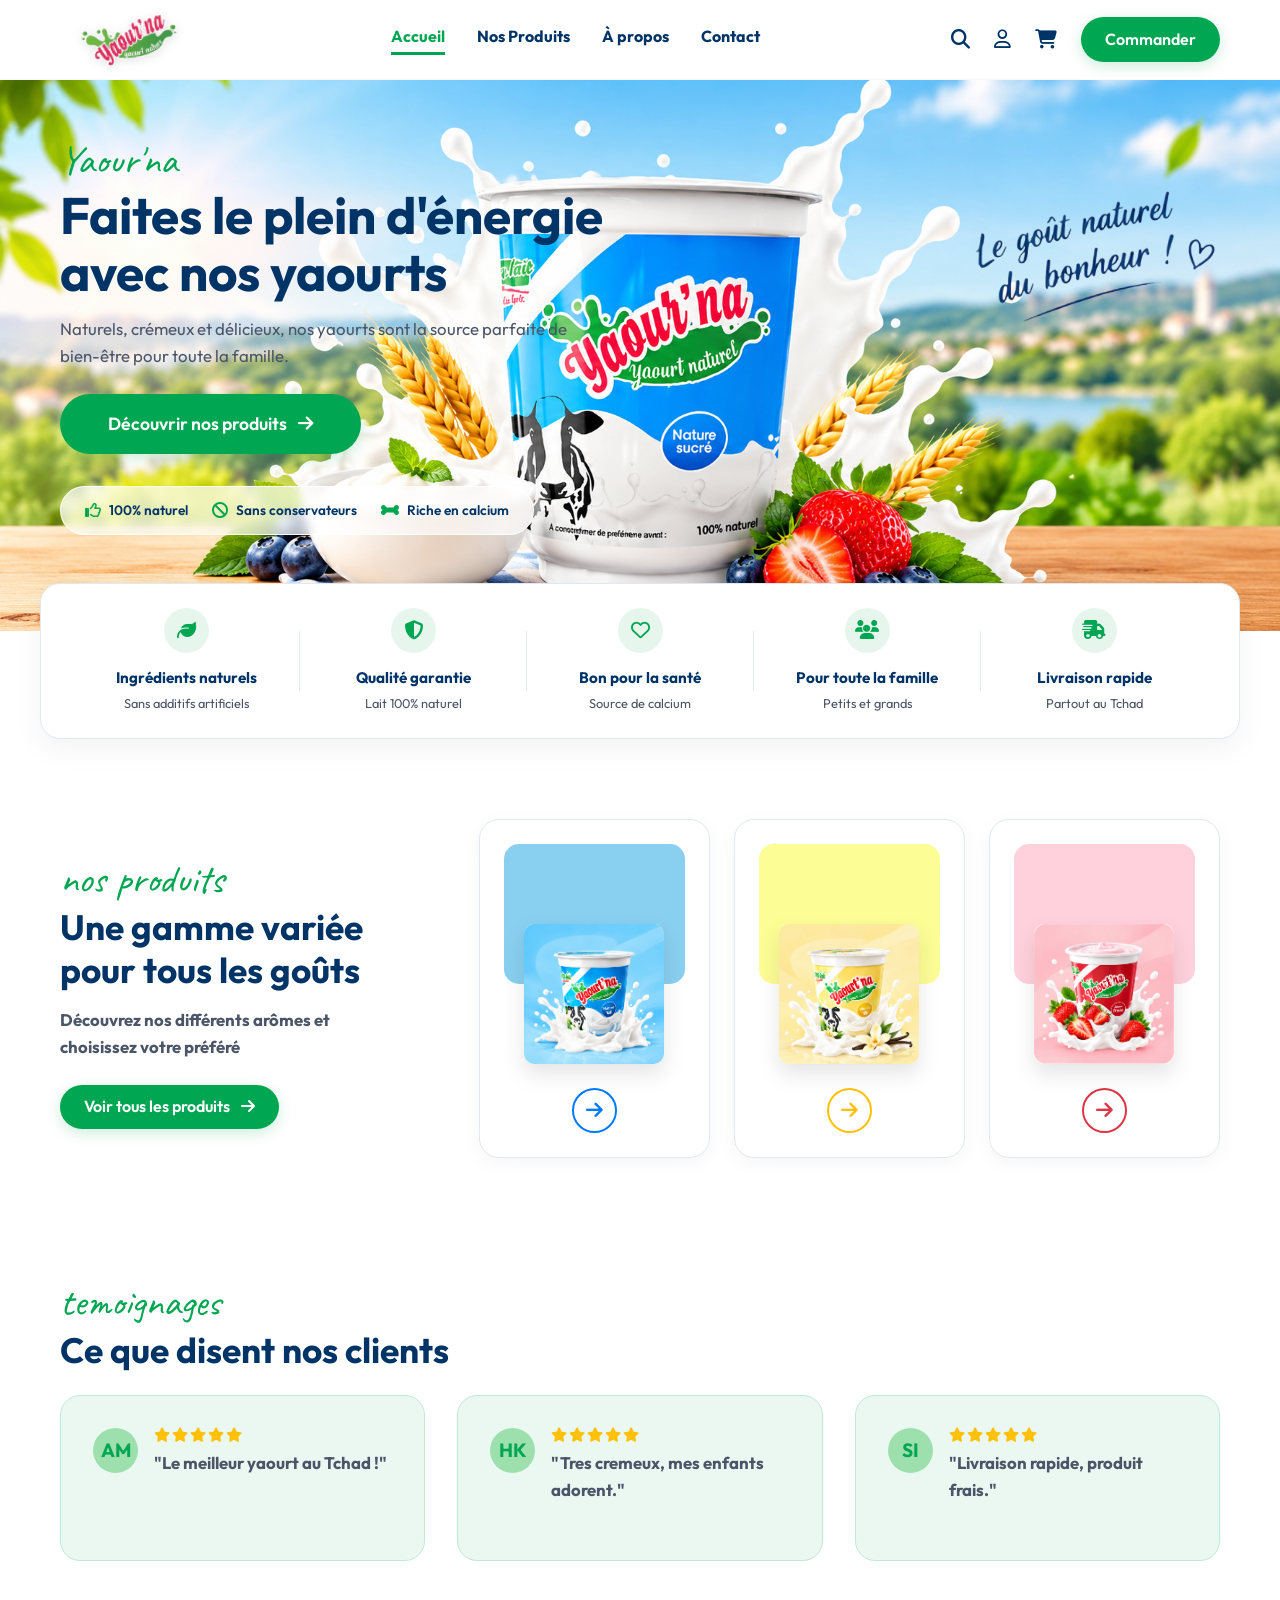
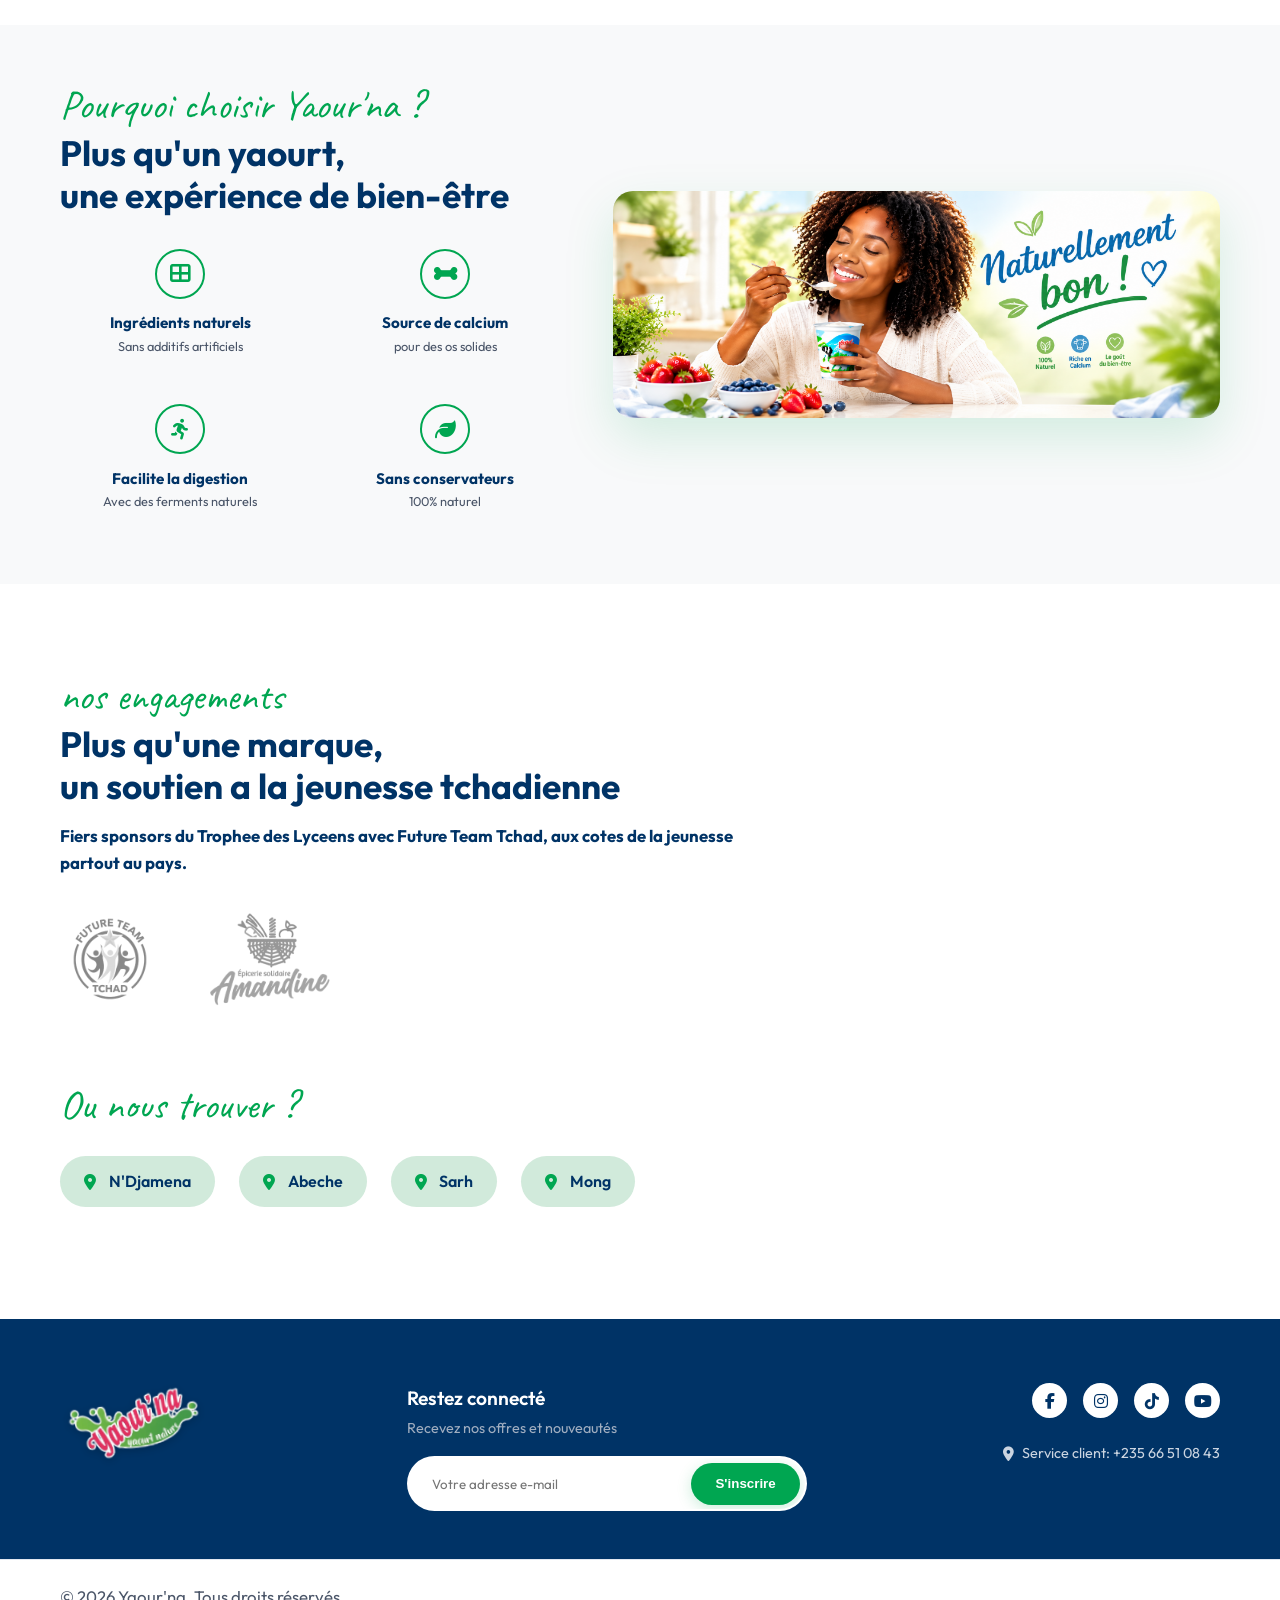
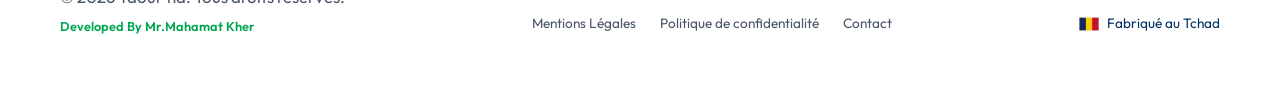
==== index.html @ a30cf910 "Add A propos page" ====
<!DOCTYPE html>
<html lang="fr">
<head>
    <meta charset="UTF-8">
    <meta name="viewport" content="width=device-width, initial-scale=1.0">
    <title>Yaour'na - Yaourt Naturel</title>
    <link rel="stylesheet" href="styles.css">
    <!-- Fonts -->
    <link rel="preconnect" href="https://fonts.googleapis.com">
    <link rel="preconnect" href="https://fonts.gstatic.com" crossorigin>
    <link href="https://fonts.googleapis.com/css2?family=Caveat:wght@700&family=Outfit:wght@400;600;700&display=swap" rel="stylesheet">
    <!-- FontAwesome -->
    <link rel="stylesheet" href="https://cdnjs.cloudflare.com/ajax/libs/font-awesome/6.4.0/css/all.min.css">
</head>
<body>
    <!-- Navbar -->
    <header class="navbar reveal-nav">
        <div class="container navbar-container">
            <div class="logo">
                <img src="images/logo_yaourt_na_transparent.png" alt="Yaour'na Logo" class="brand-logo">
            </div>
            <nav class="nav-links">
                <a href="index.html" class="active">Accueil</a>
                <a href="produits.html">Nos Produits</a>
                <a href="apropos.html">À propos</a>
                <a href="#">Contact</a>
            </nav>
            <div class="nav-actions">
                <button aria-label="Recherche" style="background:none;border:none;"><i class="fa-solid fa-search"></i></button>
                <button aria-label="Profil" style="background:none;border:none;"><i class="fa-regular fa-user"></i></button>
                <button aria-label="Panier" style="background:none;border:none;"><i class="fa-solid fa-cart-shopping"></i></button>
                <a href="#" class="btn btn-primary btn-round">Commander</a>
                <button aria-label="Menu mobile" class="mobile-menu-toggle" style="background:none;border:none;"><i class="fa-solid fa-bars"></i></button>
            </div>
        </div>
    </header>

    <main>
        <!-- Hero Section -->
        <section class="hero">
            <div class="container hero-content">
                <div class="hero-text">
                    <span class="cursive-title reveal-hero">Yaour'na</span>
                    <h1 class="reveal-hero">Faites le plein d'énergie avec nos yaourts</h1>
                    <p class="reveal-hero">Naturels, crémeux et délicieux, nos yaourts sont la source parfaite de bien-être pour toute la famille.</p>
                    <a href="#" class="btn btn-primary btn-large reveal-hero">Découvrir nos produits <i class="fa-solid fa-arrow-right" style="margin-left: 8px;"></i></a>
                    
                    <div class="hero-badges reveal-hero" style="transition-delay: 0.6s;">
                        <span class="badge-item"><i class="fa-regular fa-thumbs-up"></i> 100% naturel</span>
                        <span class="badge-item"><i class="fa-solid fa-ban"></i> Sans conservateurs</span>
                        <span class="badge-item"><i class="fa-solid fa-bone"></i> Riche en calcium</span>
                    </div>
                </div>
                <div class="hero-image reveal-hero">
                    <img src="images/text_slogan_bonheur.png" alt="Le gout naturel du bonheur" class="floating-text" style="width: 250px;">
                </div>
            </div>
        </section>

        <!-- Features Bar -->
        <div class="features-bar container">
            <div class="feature-item reveal delay-100">
                <div class="feature-icon"><i class="fa-solid fa-leaf"></i></div>
                <div class="feature-text">
                    <h4>Ingrédients naturels</h4>
                    <p>Sans additifs artificiels</p>
                </div>
            </div>
            <div class="feature-divider reveal delay-200"></div>
            <div class="feature-item reveal delay-200">
                <div class="feature-icon"><i class="fa-solid fa-shield-halved"></i></div>
                <div class="feature-text">
                    <h4>Qualité garantie</h4>
                    <p>Lait 100% naturel</p>
                </div>
            </div>
            <div class="feature-divider reveal delay-300"></div>
            <div class="feature-item reveal delay-300">
                <div class="feature-icon"><i class="fa-regular fa-heart"></i></div>
                <div class="feature-text">
                    <h4>Bon pour la santé</h4>
                    <p>Source de calcium</p>
                </div>
            </div>
            <div class="feature-divider reveal delay-400"></div>
            <div class="feature-item reveal delay-400">
                <div class="feature-icon"><i class="fa-solid fa-users"></i></div>
                <div class="feature-text">
                    <h4>Pour toute la famille</h4>
                    <p>Petits et grands</p>
                </div>
            </div>
            <div class="feature-divider reveal delay-500"></div>
            <div class="feature-item reveal delay-500">
                <div class="feature-icon"><i class="fa-solid fa-truck-fast"></i></div>
                <div class="feature-text">
                    <h4>Livraison rapide</h4>
                    <p>Partout au Tchad</p>
                </div>
            </div>
        </div>

        <!-- Products Section -->
        <section class="products container">
            <div class="products-intro reveal">
                <span class="cursive-title">nos produits</span>
                <h2>Une gamme variée<br>pour tous les goûts</h2>
                <p><strong>Découvrez nos différents arômes et<br>choisissez votre préféré</strong></p>
                <a href="#" class="btn btn-primary">Voir tous les produits <i class="fa-solid fa-arrow-right" style="margin-left: 8px;"></i></a>
            </div>
            <div class="products-grid">
                <div class="product-card reveal delay-100">
                    <div class="product-img-bg blue-bg"></div>
                    <img src="images/yaourt_nature_splash.png" alt="Nature" class="product-img">
                    <button class="round-btn blue-btn"><i class="fa-solid fa-arrow-right"></i></button>
                </div>
                <div class="product-card reveal delay-200">
                    <div class="product-img-bg yellow-bg"></div>
                    <img src="images/yaourt_vanille_splash.png" alt="Vanille" class="product-img">
                    <button class="round-btn yellow-btn"><i class="fa-solid fa-arrow-right"></i></button>
                </div>
                <div class="product-card reveal delay-300">
                    <div class="product-img-bg pink-bg"></div>
                    <img src="images/yaourt_fraise_splash.png" alt="Fraise" class="product-img">
                    <button class="round-btn red-btn"><i class="fa-solid fa-arrow-right"></i></button>
                </div>
            </div>
        </section>

        <!-- Testimonials Section -->
        <section class="testimonials container">
            <span class="cursive-title reveal">temoignages</span>
            <h2 class="reveal">Ce que disent nos clients</h2>
            <div class="testimonials-grid">
                <div class="testimonial-card reveal delay-100">
                    <div class="avatar green-avatar">AM</div>
                    <div class="testimonial-content">
                        <div class="stars">
                            <i class="fa-solid fa-star"></i><i class="fa-solid fa-star"></i><i class="fa-solid fa-star"></i><i class="fa-solid fa-star"></i><i class="fa-solid fa-star"></i>
                        </div>
                        <p><strong>"Le meilleur yaourt au Tchad !"</strong></p>
                    </div>
                </div>
                <div class="testimonial-card reveal delay-200">
                    <div class="avatar green-avatar">HK</div>
                    <div class="testimonial-content">
                        <div class="stars">
                            <i class="fa-solid fa-star"></i><i class="fa-solid fa-star"></i><i class="fa-solid fa-star"></i><i class="fa-solid fa-star"></i><i class="fa-solid fa-star"></i>
                        </div>
                        <p><strong>"Tres cremeux, mes enfants<br>adorent."</strong></p>
                    </div>
                </div>
                <div class="testimonial-card reveal delay-300">
                    <div class="avatar green-avatar">SI</div>
                    <div class="testimonial-content">
                        <div class="stars">
                            <i class="fa-solid fa-star"></i><i class="fa-solid fa-star"></i><i class="fa-solid fa-star"></i><i class="fa-solid fa-star"></i><i class="fa-solid fa-star"></i>
                        </div>
                        <p><strong>"Livraison rapide, produit frais."</strong></p>
                    </div>
                </div>
            </div>
        </section>

        <!-- Why Choose Us -->
        <section class="why-us">
            <div class="container why-us-wrapper">
                <div class="why-us-content">
                    <span class="cursive-title reveal">Pourquoi choisir Yaour'na ?</span>
                    <h2 class="reveal delay-100">Plus qu'un yaourt,<br>une expérience de bien-être</h2>
                    <div class="benefits-grid">
                        <div class="benefit-item reveal delay-100">
                            <div class="benefit-icon"><i class="fa-solid fa-table-cells-large"></i></div>
                            <h5>Ingrédients naturels</h5>
                            <p>Sans additifs artificiels</p>
                        </div>
                        <div class="benefit-item reveal delay-200">
                            <div class="benefit-icon"><i class="fa-solid fa-bone"></i></div>
                            <h5>Source de calcium</h5>
                            <p>pour des os solides</p>
                        </div>
                        <div class="benefit-item reveal delay-300">
                            <div class="benefit-icon"><i class="fa-solid fa-person-running"></i></div>
                            <h5>Facilite la digestion</h5>
                            <p>Avec des ferments naturels</p>
                        </div>
                        <div class="benefit-item reveal delay-400">
                            <div class="benefit-icon"><i class="fa-solid fa-leaf"></i></div>
                            <h5>Sans conservateurs</h5>
                            <p>100% naturel</p>
                        </div>
                    </div>
                </div>
                <div class="why-us-image reveal delay-300">
                    <img src="images/woman_eating_yogurt.png" alt="Woman eating yogurt" class="why-us-img">
                </div>
            </div>
        </section>

        <!-- Commitments Section -->
        <section class="commitments container">
            <span class="cursive-title reveal">nos engagements</span>
            <h2 class="reveal delay-100">Plus qu'une marque,<br>un soutien a la jeunesse tchadienne</h2>
            <p class="reveal delay-200"><strong>Fiers sponsors du Trophee des Lyceens avec Future Team Tchad, aux cotes de la jeunesse partout au pays.</strong></p>
            <div class="sponsors reveal delay-300">
                <img src="images/logo_future_team_transparent.png" alt="Future Team Tchad" style="height: 100px;">
                <img src="images/logo_amandine_transparent.png" alt="Amandine Epicerie Solidaire" style="height: 100px;">
            </div>
        </section>

        <!-- Locations -->
        <section class="locations container">
            <span class="cursive-title reveal">Ou nous trouver ?</span>
            <div class="locations-flex">
                <div class="location-pill reveal delay-100"><i class="fa-solid fa-location-dot"></i> N'Djamena</div>
                <div class="location-pill reveal delay-200"><i class="fa-solid fa-location-dot"></i> Abeche</div>
                <div class="location-pill reveal delay-300"><i class="fa-solid fa-location-dot"></i> Sarh</div>
                <div class="location-pill reveal delay-400"><i class="fa-solid fa-location-dot"></i> Mong</div>
            </div>
        </section>
    </main>

    <!-- Footer Section -->
    <footer class="footer">
        <div class="container footer-top">
            <div class="footer-logo">
                <img src="images/logo_yaourt_na_transparent.png" alt="Yaour'na Logo" style="width: 150px; filter: drop-shadow(0 2px 5px rgba(0,0,0,0.2));">
            </div>
            <div class="footer-newsletter">
                <h4>Restez connecté</h4>
                <p>Recevez nos offres et nouveautés</p>
                <form class="newsletter-form">
                    <label for="newsletter-email" style="display:none;">Votre adresse e-mail</label>
                    <input type="email" id="newsletter-email" placeholder="Votre adresse e-mail" aria-label="Votre adresse e-mail" required>
                    <button type="submit" class="btn btn-primary">S'inscrire</button>
                </form>
            </div>
            <div class="footer-social">
                <div class="social-icons">
                    <i class="fa-brands fa-facebook-f"></i>
                    <i class="fa-brands fa-instagram"></i>
                    <i class="fa-brands fa-tiktok"></i>
                    <i class="fa-brands fa-youtube"></i>
                </div>
                <div class="service-client">
                    <i class="fa-solid fa-location-dot"></i> Service client: +235 66 51 08 43
                </div>
            </div>
        </div>
        <div class="footer-bottom">
            <div class="container footer-bottom-flex">
                <p>&copy; 2026 Yaour'na. Tous droits réservés.<br><span style="font-size: 0.8rem; color: var(--primary-green); font-weight: 600; margin-top: 5px; display: inline-block;">Developed By Mr.Mahamat Kher</span></p>
                <div class="footer-links">
                    <a href="#">Mentions Légales</a>
                    <a href="#">Politique de confidentialité</a>
                    <a href="#">Contact</a>
                </div>
                <div class="footer-country">
                    <img src="images/icon_flag.png" alt="Tchad" style="width: 20px;"> Fabriqué au Tchad
                </div>
            </div>
        </div>
    </footer>

    <script src="script.js"></script>
</body>
</html>
---- styles.css ----
:root {
    --primary-green: #00A651;
    --primary-dark: #003366;
    --bg-light: #F8F9FA;
    --text-gray: #4A5568;
    --white: #ffffff;
    --border-color: #E2E8F0;
    
    --blue-bg: #89CFF0;
    --yellow-bg: #FDFD96;
    --pink-bg: #FFD1DC;
    
    --font-main: 'Outfit', sans-serif;
    --font-cursive: 'Caveat', cursive;
}

* {
    margin: 0;
    padding: 0;
    box-sizing: border-box;
}

html {
    scroll-behavior: smooth;
}

:focus-visible {
    outline: 3px solid var(--primary-green);
    outline-offset: 3px;
    border-radius: 4px;
}

body {
    font-family: var(--font-main);
    color: var(--primary-dark);
    line-height: 1.6;
    background-color: var(--white);
    overflow-x: hidden;
    -webkit-font-smoothing: antialiased;
    -moz-osx-font-smoothing: grayscale;
}

a {
    text-decoration: none;
    color: inherit;
}

ul {
    list-style: none;
}

.container {
    max-width: 1200px;
    margin: 0 auto;
    padding: 0 20px;
}

/* Typography */
h1 {
    font-size: 3.2rem;
    line-height: 1.1;
    margin-bottom: 1rem;
    font-weight: 700;
}

h2 {
    font-size: 2.2rem;
    line-height: 1.2;
    margin-bottom: 1rem;
    font-weight: 700;
}

.cursive-title {
    font-family: var(--font-cursive);
    color: var(--primary-green);
    font-size: 2.5rem;
    display: block;
    margin-bottom: -5px;
}

p {
    color: var(--text-gray);
    margin-bottom: 1.5rem;
    font-size: 1.05rem;
}

/* Buttons */
.btn {
    display: inline-block;
    padding: 0.6rem 1.5rem;
    border-radius: 50px;
    font-weight: 600;
    transition: all 0.4s cubic-bezier(0.16, 1, 0.3, 1);
    cursor: pointer;
    border: none;
    text-align: center;
}

.btn-primary {
    background-color: var(--primary-green);
    color: var(--white);
    box-shadow: 0 4px 15px rgba(0, 166, 81, 0.2);
}

.btn-primary:hover {
    background-color: #008f44;
    transform: translateY(-3px);
    box-shadow: 0 8px 25px rgba(0, 166, 81, 0.4);
}

.btn-large {
    padding: 1rem 3rem;
    font-size: 1.1rem;
}

/* --- ANIMATIONS CORE --- */
/* Scroll Reveal */
.reveal {
    opacity: 0;
    transform: translateY(40px);
    transition: opacity 0.8s cubic-bezier(0.16, 1, 0.3, 1), transform 0.8s cubic-bezier(0.16, 1, 0.3, 1);
}

.reveal.active {
    opacity: 1;
    transform: translateY(0);
}

/* Initial Load Reveal (for Hero) */
.reveal-hero {
    opacity: 0;
    transform: translateY(30px);
    transition: opacity 1s cubic-bezier(0.16, 1, 0.3, 1), transform 1s cubic-bezier(0.16, 1, 0.3, 1);
}
.reveal-hero.active {
    opacity: 1;
    transform: translateY(0);
}

.reveal-nav {
    opacity: 0;
    transform: translateY(-20px);
    transition: opacity 0.8s ease, transform 0.8s ease;
}
.reveal-nav.active {
    opacity: 1;
    transform: translateY(0);
}

/* Delays */
.delay-100 { transition-delay: 0.1s; }
.delay-200 { transition-delay: 0.2s; }
.delay-300 { transition-delay: 0.3s; }
.delay-400 { transition-delay: 0.4s; }
.delay-500 { transition-delay: 0.5s; }

/* Floating Animation */
@keyframes float {
    0% { transform: translateY(0px) rotate(-10deg); }
    50% { transform: translateY(-15px) rotate(-8deg); }
    100% { transform: translateY(0px) rotate(-10deg); }
}



/* Navbar */
.navbar {
    padding: 0.6rem 0;
    background-color: rgba(255, 255, 255, 0.95);
    backdrop-filter: blur(10px);
    position: sticky;
    top: 0;
    z-index: 1000;
    border-bottom: 1px solid rgba(0,0,0,0.02);
}

.navbar-container {
    display: flex;
    justify-content: space-between;
    align-items: center;
}

.logo {
    display: flex;
    flex-direction: column;
    align-items: center;
    line-height: 0.9;
    transform: rotate(-5deg);
    transition: transform 0.3s ease;
}
.logo:hover {
    transform: rotate(0deg) scale(1.05);
}

.brand-logo {
    width: 140px;
    height: auto;
    max-height: 60px;
    object-fit: contain;
    filter: drop-shadow(0 2px 5px rgba(0,0,0,0.1));
}

.nav-links {
    display: flex;
    gap: 2rem;
}

.nav-links a {
    font-weight: 700;
    color: var(--primary-dark);
    position: relative;
    padding-bottom: 5px;
    transition: color 0.3s ease;
}

.nav-links a.active {
    color: var(--primary-green);
}

.nav-links a::after {
    content: '';
    position: absolute;
    bottom: 0;
    left: 0;
    width: 0%;
    height: 3px;
    background-color: var(--primary-green);
    transition: width 0.3s ease;
}
.nav-links a.active::after, .nav-links a:hover::after {
    width: 100%;
}

.nav-actions {
    display: flex;
    align-items: center;
    gap: 1.5rem;
}

.nav-actions button {
    cursor: pointer;
}

.nav-actions i {
    font-size: 1.2rem;
    cursor: pointer;
    transition: color 0.3s ease, transform 0.3s ease;
    color: var(--primary-dark);
}

.nav-actions button:hover i {
    color: var(--primary-green);
    transform: translateY(-2px);
}

.mobile-menu-toggle {
    display: none;
    font-size: 1.5rem;
    cursor: pointer;
}

/* Hero Section */
.hero {
    background: url('images/yaourt_nature_sucre_wheat.png') center/cover no-repeat;
    padding: 3rem 0 6rem 0;
    position: relative;
    overflow: hidden;
}

.hero-content {
    display: flex;
    align-items: center;
    position: relative;
    z-index: 1;
}

.hero-text {
    flex: 1;
    padding-right: 2rem;
}

.hero-text h1 {
    color: var(--primary-dark);
}

.hero-badges {
    display: flex;
    gap: 1.5rem;
    margin-top: 2rem;
    background: rgba(255, 255, 255, 0.7);
    padding: 0.8rem 1.5rem;
    border-radius: 50px;
    display: inline-flex;
    backdrop-filter: blur(5px);
    border: 1px solid rgba(255,255,255,0.9);
}

.badge-item {
    font-size: 0.85rem;
    font-weight: 600;
    color: var(--primary-dark);
    display: flex;
    align-items: center;
    gap: 0.5rem;
}

.badge-item i {
    color: var(--primary-green);
    font-size: 1rem;
}

.hero-image {
    flex: 1;
    position: relative;
    display: flex;
    justify-content: center;
    align-items: center;
}

.floating-text {
    position: absolute;
    top: -150px;
    right: 0;
    font-family: var(--font-cursive);
    color: var(--primary-dark);
    font-size: 2.2rem;
    line-height: 1;
    animation: float 6s ease-in-out infinite;
}

/* Features Bar */
.features-bar {
    display: flex;
    justify-content: space-between;
    align-items: center;
    background-color: var(--white);
    border-radius: 20px;
    padding: 1.5rem 2rem;
    box-shadow: 0 10px 30px rgba(0,0,0,0.05);
    margin-top: -3rem;
    position: relative;
    z-index: 10;
    border: 1px solid var(--border-color);
}

.feature-item {
    display: flex;
    flex-direction: column;
    align-items: center;
    text-align: center;
    flex: 1;
    transition: transform 0.3s ease;
}
.feature-item:hover {
    transform: translateY(-5px);
}

.feature-icon {
    width: 45px;
    height: 45px;
    background-color: #e6f6ed;
    color: var(--primary-green);
    border-radius: 50%;
    display: flex;
    justify-content: center;
    align-items: center;
    font-size: 1.2rem;
    margin-bottom: 0.8rem;
    transition: transform 0.3s ease, background-color 0.3s ease;
}
.feature-item:hover .feature-icon {
    transform: scale(1.1) rotate(10deg);
    background-color: var(--primary-green);
    color: white;
}

.feature-text h4 {
    font-size: 0.95rem;
    color: var(--primary-dark);
    margin-bottom: 0.2rem;
}

.feature-text p {
    font-size: 0.8rem;
    margin-bottom: 0;
}

.feature-divider {
    width: 1px;
    height: 60px;
    background-color: var(--border-color);
}

/* Products Section (Home) */
.products {
    padding: 5rem 20px;
    display: flex;
    align-items: center;
    gap: 3rem;
}

.products-intro {
    flex: 1;
}

.products-grid {
    flex: 2;
    display: flex;
    gap: 1.5rem;
}

.product-card {
    flex: 1;
    background-color: var(--white);
    border-radius: 20px;
    padding: 1.5rem;
    display: flex;
    flex-direction: column;
    align-items: center;
    box-shadow: 0 5px 20px rgba(0,0,0,0.04);
    position: relative;
    overflow: hidden;
    border: 1px solid var(--border-color);
    transition: transform 0.4s cubic-bezier(0.16, 1, 0.3, 1), box-shadow 0.4s ease;
}

.product-card:hover {
    transform: translateY(-10px);
    box-shadow: 0 20px 40px rgba(0,0,0,0.08);
}

.product-img-bg {
    width: 100%;
    height: 140px;
    border-radius: 15px;
    margin-bottom: -60px;
    transition: transform 0.4s ease;
}

.product-card:hover .product-img-bg {
    transform: scale(1.05);
}

.blue-bg { background-color: var(--blue-bg); }
.yellow-bg { background-color: var(--yellow-bg); }
.pink-bg { background-color: var(--pink-bg); }

.product-img {
    width: 140px;
    height: auto;
    z-index: 1;
    border-radius: 10px;
    margin-bottom: 1.5rem;
    filter: drop-shadow(0 10px 10px rgba(0,0,0,0.1));
    transition: transform 0.5s cubic-bezier(0.16, 1, 0.3, 1);
}

.product-card:hover .product-img {
    transform: scale(1.1) rotate(5deg);
}

.round-btn {
    width: 45px;
    height: 45px;
    border-radius: 50%;
    border: 2px solid;
    background: white;
    display: flex;
    justify-content: center;
    align-items: center;
    cursor: pointer;
    font-size: 1.2rem;
    transition: all 0.3s;
}

.blue-btn { border-color: #007bff; color: #007bff; }
.yellow-btn { border-color: #ffc107; color: #ffc107; }
.red-btn { border-color: #dc3545; color: #dc3545; }

.product-card:hover .blue-btn { background-color: #007bff; color: white; transform: translateX(5px); }
.product-card:hover .yellow-btn { background-color: #ffc107; color: white; transform: translateX(5px); }
.product-card:hover .red-btn { background-color: #dc3545; color: white; transform: translateX(5px); }

/* --- Nos Produits Page Styles --- */
.page-header {
    background: url('images/bg_beach_palm.jpg') center/cover no-repeat;
    padding: 6rem 0;
    position: relative;
    overflow: hidden;
}
.page-header::before {
    content: '';
    position: absolute;
    top: 0; left: 0; width: 100%; height: 100%;
    background: rgba(255,255,255,0.85);
    backdrop-filter: blur(5px);
}
.page-header .container {
    position: relative;
    z-index: 1;
}
.page-header p {
    font-size: 1.2rem;
    max-width: 600px;
    margin: 0 auto;
    color: var(--primary-dark);
}

.product-detail-section {
    padding: 4rem 20px 1rem 20px;
}

.product-detail-wrapper {
    display: flex;
    align-items: center;
    gap: 4rem;
    background: #fff;
    padding: 3rem;
    border-radius: 30px;
    box-shadow: 0 15px 40px rgba(0,0,0,0.03);
    border: 1px solid var(--border-color);
    transition: transform 0.4s ease;
}
.product-detail-wrapper:hover {
    transform: translateY(-5px);
}

.product-detail-wrapper.reverse {
    flex-direction: row-reverse;
}

.product-detail-image {
    flex: 1;
    display: flex;
    flex-direction: column;
    align-items: center;
    position: relative;
}

.product-detail-text {
    flex: 1;
}

.product-features {
    margin: 1.5rem 0;
}
.product-features li {
    margin-bottom: 0.8rem;
    color: var(--text-gray);
    display: flex;
    align-items: center;
    gap: 0.8rem;
    font-size: 1.05rem;
}
.product-features li i {
    color: var(--primary-green);
    background: #e6f6ed;
    width: 25px;
    height: 25px;
    border-radius: 50%;
    display: flex;
    justify-content: center;
    align-items: center;
    font-size: 0.8rem;
}

.product-actions {
    display: flex;
    align-items: center;
    gap: 1.5rem;
    margin-top: 2rem;
}
.product-actions .price {
    font-size: 1.5rem;
    font-weight: 700;
    color: var(--primary-dark);
}


/* Testimonials */
.testimonials {
    padding: 2rem 20px;
}

.testimonials-grid {
    display: flex;
    gap: 2rem;
    margin-top: 1.5rem;
}

.testimonial-card {
    flex: 1;
    background-color: #EBF8F2;
    border-radius: 20px;
    padding: 2rem;
    display: flex;
    align-items: flex-start;
    gap: 1rem;
    border: 1px solid #c2e8d5;
    transition: transform 0.3s ease, box-shadow 0.3s ease;
}

.testimonial-card:hover {
    transform: translateY(-5px);
    box-shadow: 0 10px 20px rgba(0,166,81,0.08);
}

.avatar {
    width: 45px;
    height: 45px;
    border-radius: 50%;
    display: flex;
    justify-content: center;
    align-items: center;
    font-weight: 700;
    flex-shrink: 0;
    font-size: 1.2rem;
}

.green-avatar {
    background-color: #9DE0AD;
    color: var(--primary-green);
}

.testimonial-content {
    display: flex;
    flex-direction: column;
    gap: 0.5rem;
}

.stars {
    color: #ffc107;
    margin-top: 0;
    font-size: 0.9rem;
    display: flex;
    gap: 2px;
}

/* Why Choose Us */
.why-us {
    background-color: var(--bg-light);
    padding: 0;
    margin: 2rem 0;
    overflow: hidden;
}

.why-us-wrapper {
    display: flex;
    align-items: center;
    gap: 3rem;
}

.why-us-content {
    flex: 1;
    padding: 3rem 0;
}

.benefits-grid {
    display: grid;
    grid-template-columns: 1fr 1fr;
    gap: 1.5rem;
    margin-top: 2rem;
}

.benefit-item {
    display: flex;
    flex-direction: column;
    align-items: center;
    text-align: center;
    transition: transform 0.3s ease;
}
.benefit-item:hover {
    transform: translateY(-5px);
}

.benefit-icon {
    width: 50px;
    height: 50px;
    border-radius: 50%;
    border: 2px solid var(--primary-green);
    color: var(--primary-green);
    display: flex;
    justify-content: center;
    align-items: center;
    margin-bottom: 0.8rem;
    font-size: 1.3rem;
    transition: all 0.3s ease;
}
.benefit-item:hover .benefit-icon {
    background-color: var(--primary-green);
    color: white;
}

.benefit-item h5 {
    font-size: 0.95rem;
    color: var(--primary-dark);
}

.benefit-item p {
    font-size: 0.8rem;
}

.why-us-image {
    flex: 1.2;
    position: relative;
    display: flex;
    align-items: center;
    justify-content: center;
    padding: 2rem 0;
}

.why-us-img {
    width: 100%;
    height: auto;
    max-height: 550px;
    object-fit: cover;
    border-radius: 20px;
    box-shadow: 0 20px 50px rgba(0, 166, 81, 0.15);
    transition: transform 0.8s cubic-bezier(0.16, 1, 0.3, 1), box-shadow 0.8s ease, filter 0.8s ease;
}

.why-us-image:hover .why-us-img {
    transform: scale(1.03) translateY(-5px);
    box-shadow: 0 30px 60px rgba(0, 166, 81, 0.25);
    filter: brightness(1.05);
}



/* Commitments */
.commitments {
    text-align: left;
    padding: 3rem 20px;
}

.commitments h2 {
    max-width: 600px;
}

.commitments p {
    max-width: 700px;
    margin-bottom: 2rem;
    color: var(--primary-dark);
}

.sponsors {
    display: flex;
    justify-content: flex-start;
    align-items: center;
    gap: 3rem;
}

.sponsors img {
    height: 80px;
    object-fit: contain;
    filter: grayscale(100%);
    opacity: 0.6;
    transition: all 0.4s ease;
}

.sponsors img:hover {
    filter: grayscale(0%);
    opacity: 1;
    transform: scale(1.05);
}

/* Locations */
.locations {
    padding: 1rem 20px 4rem;
}

.locations-flex {
    display: flex;
    gap: 1.5rem;
    margin-top: 1.5rem;
    flex-wrap: wrap;
}

.location-pill {
    background-color: #D1EADB;
    padding: 0.8rem 1.5rem;
    border-radius: 50px;
    display: flex;
    align-items: center;
    gap: 0.8rem;
    font-weight: 600;
    transition: transform 0.3s ease, background-color 0.3s ease;
    cursor: pointer;
}
.location-pill:hover {
    transform: translateY(-3px);
    background-color: #b9dcc5;
}

.location-pill i {
    color: var(--primary-green);
}

/* Footer Section */
.footer {
    background-color: var(--primary-dark);
    color: white;
    padding: 4rem 0 0 0;
    margin-top: 3rem;
}

.footer-top {
    display: flex;
    justify-content: space-between;
    align-items: flex-start;
    padding-bottom: 3rem;
    flex-wrap: wrap;
    gap: 3rem;
}

.footer-logo {
    display: flex;
    flex-direction: column;
    align-items: center;
    line-height: 0.9;
    transform: rotate(-5deg);
}

.footer-logo .logo-sub {
    color: var(--primary-dark);
}

.footer-newsletter {
    flex: 1;
    min-width: 300px;
    max-width: 400px;
}

.footer-newsletter h4 {
    font-size: 1.2rem;
    margin-bottom: 0.2rem;
    font-weight: 600;
}

.footer-newsletter p {
    color: #a0aec0;
    font-size: 0.9rem;
    margin-bottom: 1rem;
}

.newsletter-form {
    display: flex;
    background: white;
    border-radius: 50px;
    overflow: hidden;
    padding: 0.3rem;
    border: 2px solid transparent;
    transition: border-color 0.3s ease, box-shadow 0.3s ease;
}

.newsletter-form:focus-within {
    border-color: var(--primary-green);
    box-shadow: 0 0 10px rgba(0, 166, 81, 0.2);
}

.newsletter-form input {
    border: none;
    padding: 0.8rem 1.2rem;
    outline: none;
    flex: 1;
    font-family: var(--font-main);
    background: transparent;
}

.newsletter-form .btn {
    border-radius: 50px;
    padding: 0.6rem 1.5rem;
}

.footer-social {
    display: flex;
    flex-direction: column;
    align-items: flex-end;
    gap: 1.5rem;
}

.social-icons {
    display: flex;
    gap: 1rem;
}

.social-icons i {
    background: white;
    color: var(--primary-dark);
    width: 35px;
    height: 35px;
    border-radius: 50%;
    display: flex;
    justify-content: center;
    align-items: center;
    cursor: pointer;
    transition: all 0.3s ease;
}

.social-icons i:hover {
    background: var(--primary-green);
    color: white;
    transform: translateY(-3px);
}

.service-client {
    font-size: 0.9rem;
    color: #cbd5e1;
    display: flex;
    align-items: center;
    gap: 0.5rem;
}

.footer-bottom {
    background-color: var(--white);
    border-top: 1px solid var(--border-color);
    padding: 1.5rem 0;
    font-size: 0.85rem;
    color: var(--primary-dark);
}

.footer-bottom-flex {
    display: flex;
    justify-content: space-between;
    align-items: center;
    flex-wrap: wrap;
    gap: 1rem;
}

.footer-links {
    display: flex;
    gap: 1.5rem;
}

.footer-links a {
    color: var(--text-gray);
    transition: color 0.3s ease;
}

.footer-links a:hover {
    color: var(--primary-green);
}

.footer-country {
    display: flex;
    align-items: center;
    gap: 0.5rem;
}

.flag-tchad {
    width: 20px;
    height: 14px;
    background: linear-gradient(to right, #002664 33.3%, #fecb00 33.3%, #fecb00 66.6%, #c60c30 66.6%);
    border-radius: 2px;
}

/* Responsive Overrides */
@media (max-width: 1024px) {
    .products {
        flex-direction: column;
    }
    
    .why-us-wrapper {
        flex-direction: column;
    }
    
    .why-us-content {
        padding: 2rem 20px 0 20px;
    }
    
    .hero h1 {
        font-size: 2.5rem;
    }
}

@media (max-width: 768px) {
    .nav-links, .nav-actions .btn, .nav-actions i:not(.fa-bars) {
        display: none;
    }
    
    .mobile-menu-toggle {
        display: block;
    }
    
    .hero {
        background-position: 85% center;
        padding-top: 4rem;
        padding-bottom: 12rem; /* Give height so the yogurt shows at the bottom */
    }
    
    .hero-content {
        flex-direction: column;
        text-align: center;
    }
    
    .hero-text {
        padding-right: 0;
        margin-bottom: 2rem;
        background: rgba(255, 255, 255, 0.6);
        padding: 1.5rem;
        border-radius: 20px;
        backdrop-filter: blur(10px);
        border: 1px solid rgba(255,255,255,0.8);
    }
    
    .features-bar {
        flex-direction: column;
        gap: 1.5rem;
        margin-top: -1rem;
    }
    
    .feature-divider {
        width: 100%;
        height: 1px;
    }
    
    .products-grid, .testimonials-grid {
        flex-direction: column;
    }
    
    .benefits-grid {
        grid-template-columns: 1fr;
    }
    
    .product-detail-wrapper,
    .product-detail-wrapper.reverse {
        flex-direction: column;
        gap: 2rem;
        padding: 1.5rem;
    }
    
    .page-header {
        padding: 4rem 0;
    }

    .floating-text {
        width: 180px !important;
        position: static;
        margin: 1rem auto 0;
        display: block;
        transform: none;
        animation: none;
    }


    .footer-top {
        flex-direction: column;
        align-items: center;
        text-align: center;
    }

    .footer-social {
        align-items: center;
    }

    .footer-bottom-flex {
        flex-direction: column;
        justify-content: center;
    }
}
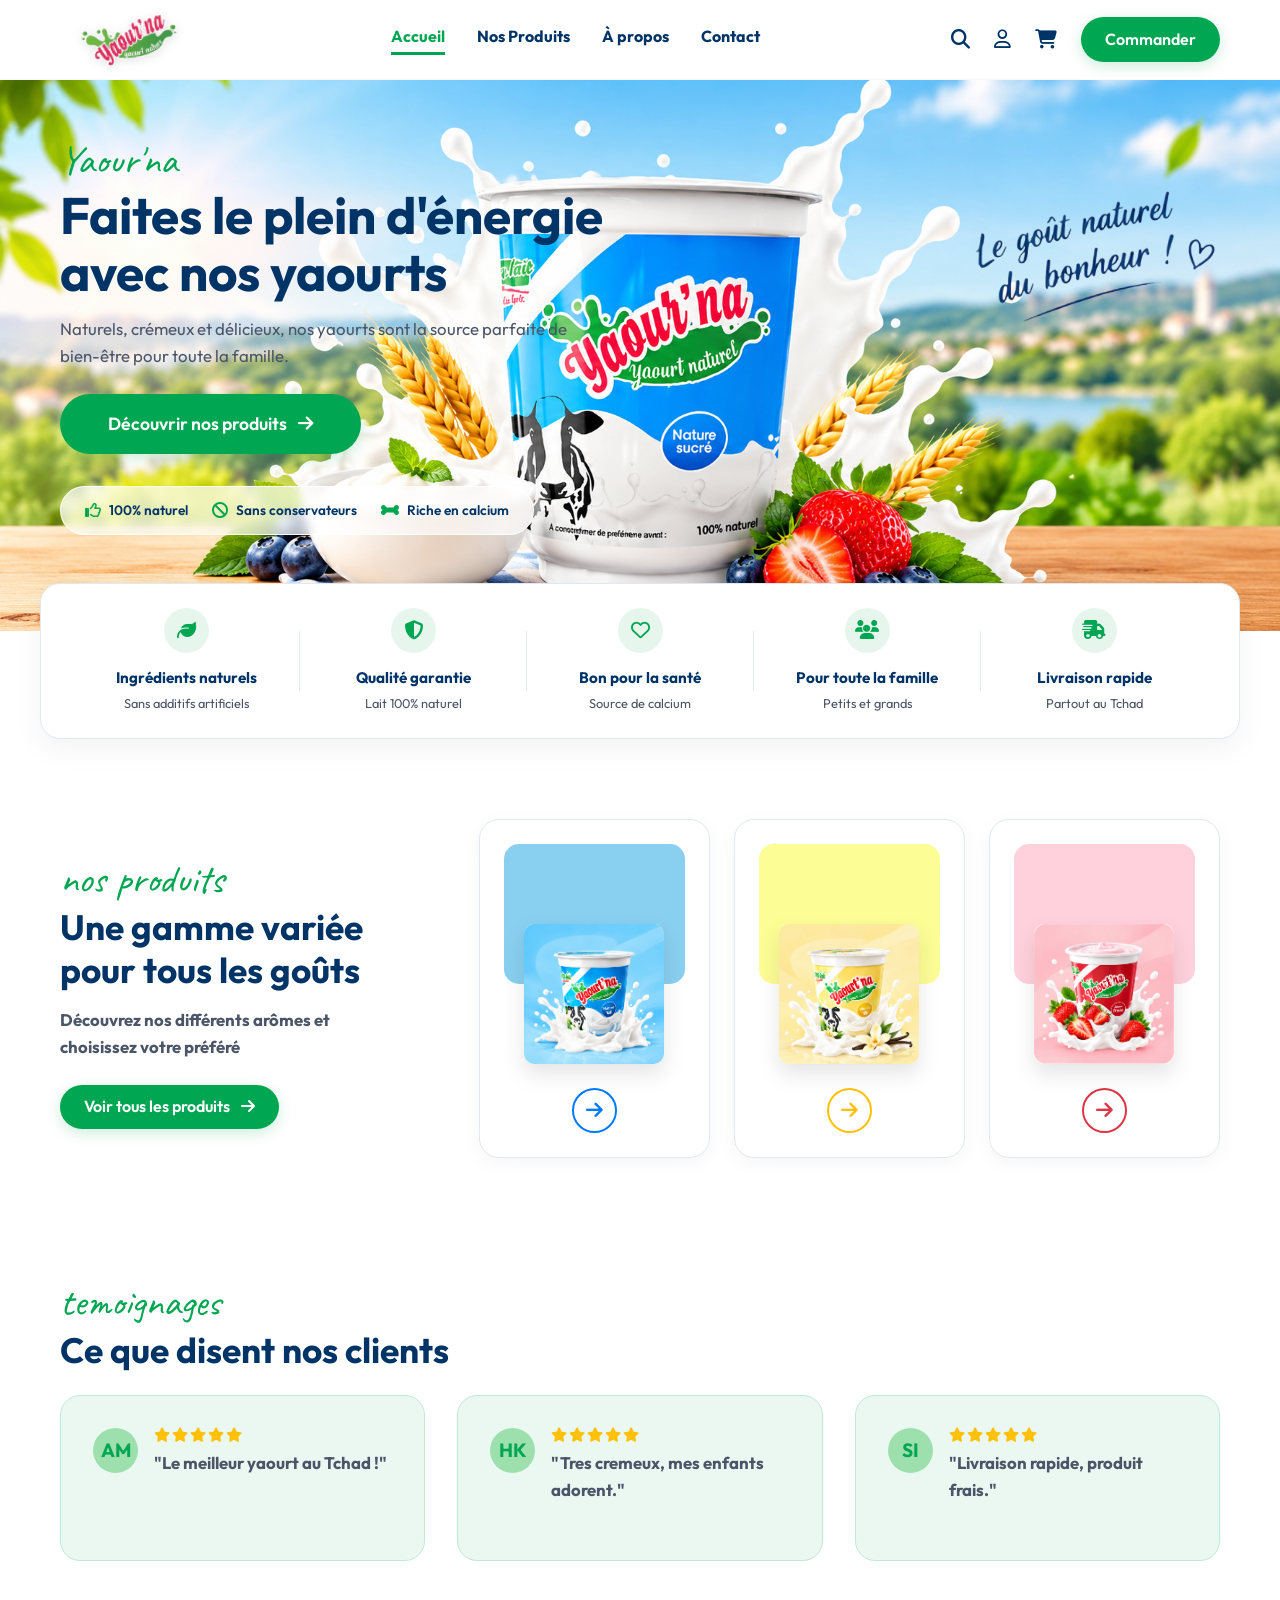
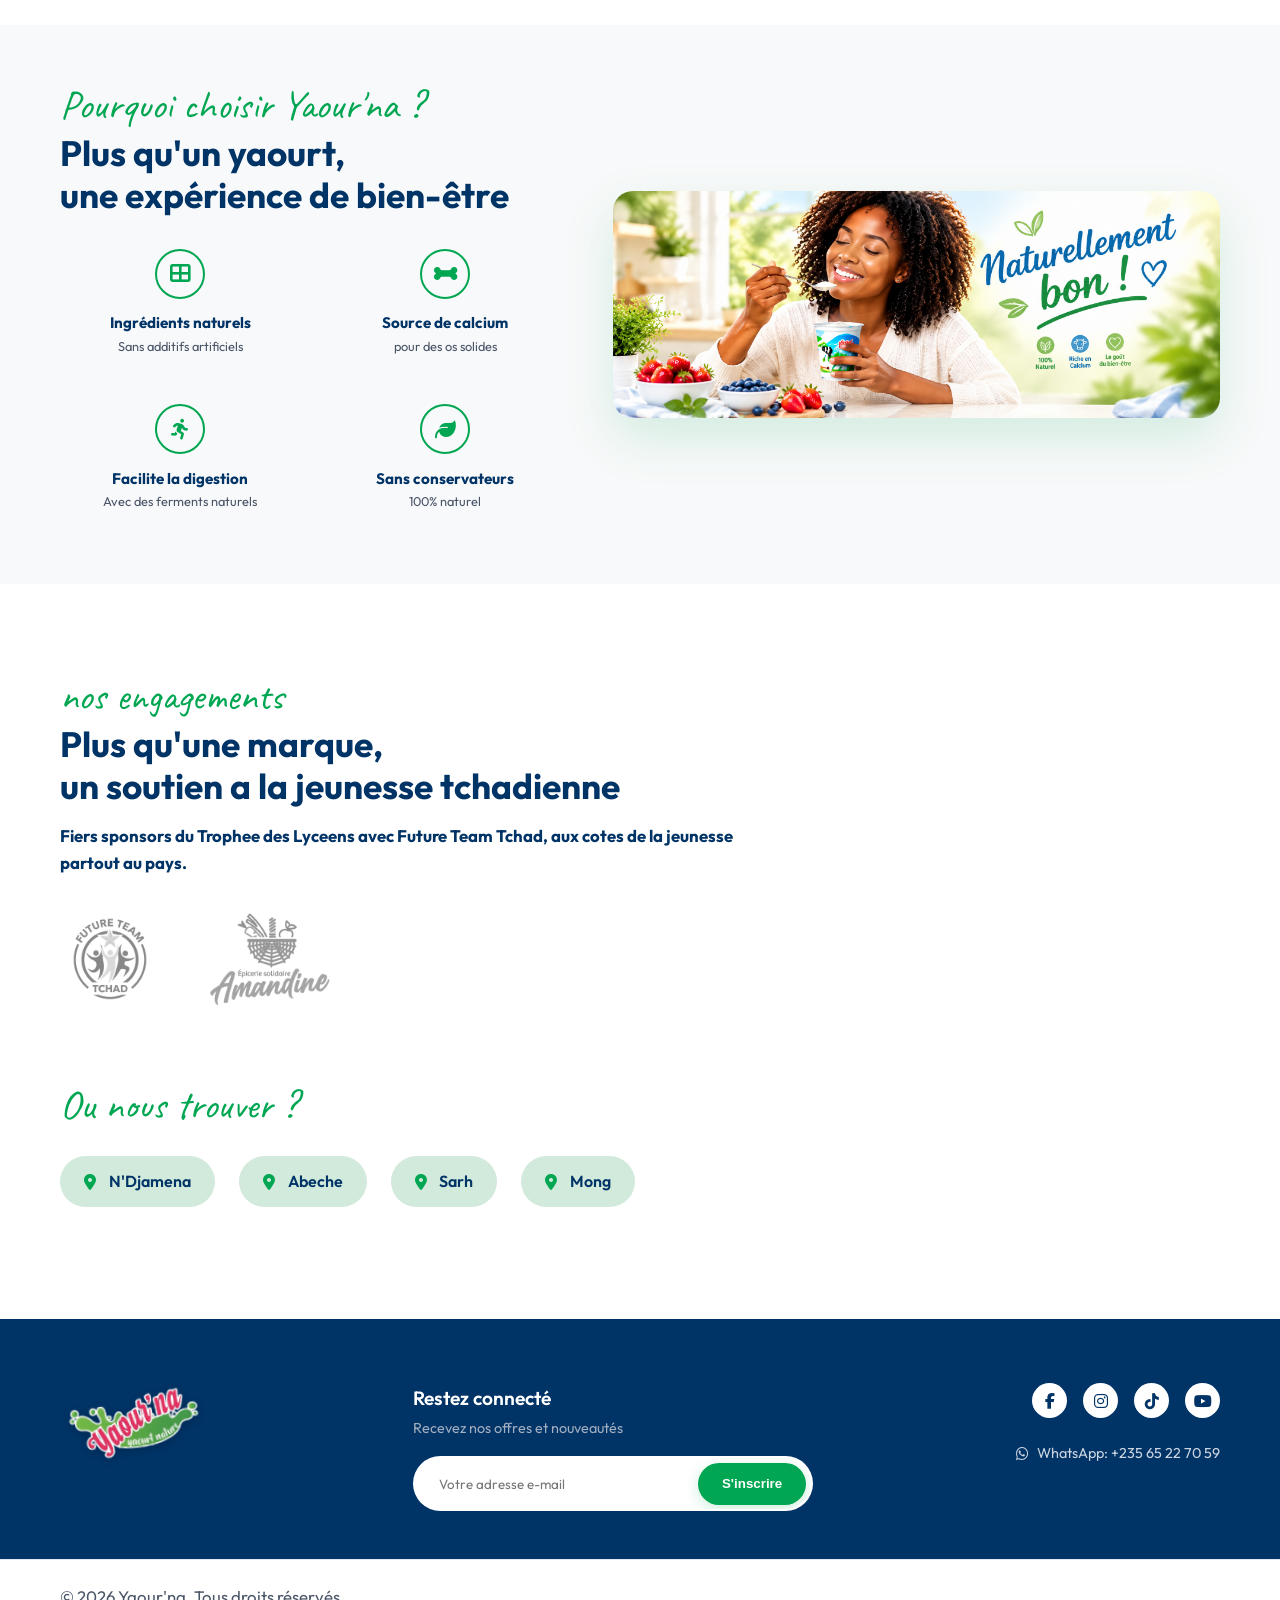
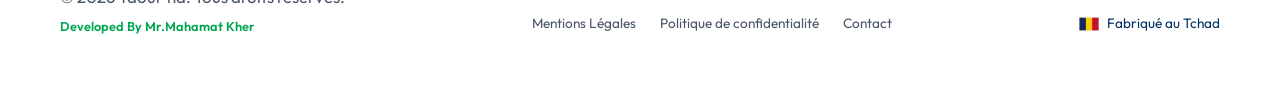
==== commit 288a430b: "Integrate WhatsApp ordering system with pre-filled messages" ====
--- a/index.html
+++ b/index.html
@@ -4,7 +4,8 @@
     <meta charset="UTF-8">
     <meta name="viewport" content="width=device-width, initial-scale=1.0">
     <title>Yaour'na - Yaourt Naturel</title>
-    <link rel="stylesheet" href="styles.css">
+    <link rel="icon" type="image/png" href="images/logo_yaourt_na_transparent.png">
+    <link rel="stylesheet" href="styles.css?v=2.0">
     <!-- Fonts -->
     <link rel="preconnect" href="https://fonts.googleapis.com">
     <link rel="preconnect" href="https://fonts.gstatic.com" crossorigin>
@@ -23,13 +24,13 @@
                 <a href="index.html" class="active">Accueil</a>
                 <a href="produits.html">Nos Produits</a>
                 <a href="apropos.html">À propos</a>
-                <a href="#">Contact</a>
+                <a href="contact.html">Contact</a>
             </nav>
             <div class="nav-actions">
                 <button aria-label="Recherche" style="background:none;border:none;"><i class="fa-solid fa-search"></i></button>
                 <button aria-label="Profil" style="background:none;border:none;"><i class="fa-regular fa-user"></i></button>
                 <button aria-label="Panier" style="background:none;border:none;"><i class="fa-solid fa-cart-shopping"></i></button>
-                <a href="#" class="btn btn-primary btn-round">Commander</a>
+                <a href="https://wa.me/23565227059?text=Bonjour%20Yaour'na%20!%20Je%20souhaite%20passer%20une%20commande." target="_blank" class="btn btn-primary btn-round">Commander</a>
                 <button aria-label="Menu mobile" class="mobile-menu-toggle" style="background:none;border:none;"><i class="fa-solid fa-bars"></i></button>
             </div>
         </div>
@@ -112,17 +113,17 @@
                 <div class="product-card reveal delay-100">
                     <div class="product-img-bg blue-bg"></div>
                     <img src="images/yaourt_nature_splash.png" alt="Nature" class="product-img">
-                    <button class="round-btn blue-btn"><i class="fa-solid fa-arrow-right"></i></button>
+                    <a href="https://wa.me/23565227059?text=Bonjour%20Yaour'na%20!%20Je%20souhaite%20commander%20le%20Yaourt%20Nature." target="_blank" class="round-btn blue-btn" style="text-decoration:none;"><i class="fa-solid fa-arrow-right"></i></a>
                 </div>
                 <div class="product-card reveal delay-200">
                     <div class="product-img-bg yellow-bg"></div>
                     <img src="images/yaourt_vanille_splash.png" alt="Vanille" class="product-img">
-                    <button class="round-btn yellow-btn"><i class="fa-solid fa-arrow-right"></i></button>
+                    <a href="https://wa.me/23565227059?text=Bonjour%20Yaour'na%20!%20Je%20souhaite%20commander%20le%20Yaourt%20Vanille." target="_blank" class="round-btn yellow-btn" style="text-decoration:none;"><i class="fa-solid fa-arrow-right"></i></a>
                 </div>
                 <div class="product-card reveal delay-300">
                     <div class="product-img-bg pink-bg"></div>
                     <img src="images/yaourt_fraise_splash.png" alt="Fraise" class="product-img">
-                    <button class="round-btn red-btn"><i class="fa-solid fa-arrow-right"></i></button>
+                    <a href="https://wa.me/23565227059?text=Bonjour%20Yaour'na%20!%20Je%20souhaite%20commander%20le%20Yaourt%20Fraise." target="_blank" class="round-btn red-btn" style="text-decoration:none;"><i class="fa-solid fa-arrow-right"></i></a>
                 </div>
             </div>
         </section>
@@ -229,9 +230,10 @@
             <div class="footer-newsletter">
                 <h4>Restez connecté</h4>
                 <p>Recevez nos offres et nouveautés</p>
-                <form class="newsletter-form">
+                <form action="https://formsubmit.co/mahamatkher6@gmail.com" method="POST" class="newsletter-form">
+                    <input type="hidden" name="_subject" value="Nouvelle inscription Newsletter Yaour'na !">
                     <label for="newsletter-email" style="display:none;">Votre adresse e-mail</label>
-                    <input type="email" id="newsletter-email" placeholder="Votre adresse e-mail" aria-label="Votre adresse e-mail" required>
+                    <input type="email" id="newsletter-email" name="email" placeholder="Votre adresse e-mail" aria-label="Votre adresse e-mail" required>
                     <button type="submit" class="btn btn-primary">S'inscrire</button>
                 </form>
             </div>
@@ -243,7 +245,7 @@
                     <i class="fa-brands fa-youtube"></i>
                 </div>
                 <div class="service-client">
-                    <i class="fa-solid fa-location-dot"></i> Service client: +235 66 51 08 43
+                    <i class="fa-brands fa-whatsapp"></i> WhatsApp: +235 65 22 70 59
                 </div>
             </div>
         </div>
@@ -253,7 +255,7 @@
                 <div class="footer-links">
                     <a href="#">Mentions Légales</a>
                     <a href="#">Politique de confidentialité</a>
-                    <a href="#">Contact</a>
+                    <a href="contact.html">Contact</a>
                 </div>
                 <div class="footer-country">
                     <img src="images/icon_flag.png" alt="Tchad" style="width: 20px;"> Fabriqué au Tchad
@@ -262,6 +264,6 @@
         </div>
     </footer>
 
-    <script src="script.js"></script>
+    <script src="script.js?v=2.0"></script>
 </body>
 </html>
--- a/styles.css
+++ b/styles.css
@@ -577,6 +577,57 @@
 }
 
 
+/* --- Contact Page Styles --- */
+.contact-detail-item {
+    display: flex;
+    gap: 1.2rem;
+    margin-bottom: 1.5rem;
+    align-items: flex-start;
+    color: var(--text-gray);
+}
+.contact-icon {
+    background: #e6f6ed;
+    color: var(--primary-green);
+    width: 45px;
+    height: 45px;
+    border-radius: 50%;
+    display: flex;
+    justify-content: center;
+    align-items: center;
+    font-size: 1.2rem;
+    flex-shrink: 0;
+}
+
+.contact-form .form-group {
+    margin-bottom: 1.2rem;
+}
+.contact-form label {
+    display: block;
+    margin-bottom: 0.5rem;
+    font-weight: 600;
+    color: var(--primary-dark);
+    font-size: 0.9rem;
+}
+.contact-form input, 
+.contact-form select, 
+.contact-form textarea {
+    width: 100%;
+    padding: 0.8rem 1rem;
+    border: 1px solid var(--border-color);
+    border-radius: 10px;
+    font-family: var(--font-main);
+    font-size: 1rem;
+    background: white;
+    transition: all 0.3s ease;
+}
+.contact-form input:focus, 
+.contact-form select:focus, 
+.contact-form textarea:focus {
+    outline: none;
+    border-color: var(--primary-green);
+    box-shadow: 0 0 0 3px rgba(0, 166, 81, 0.1);
+}
+
 /* Testimonials */
 .testimonials {
     padding: 2rem 20px;
@@ -974,12 +1025,55 @@
 }
 
 @media (max-width: 768px) {
-    .nav-links, .nav-actions .btn, .nav-actions i:not(.fa-bars) {
+    .nav-actions .btn {
+        display: none;
+    }
+    
+    /* Hide search and user icons on mobile, keep cart */
+    .nav-actions button[aria-label="Recherche"],
+    .nav-actions button[aria-label="Profil"] {
         display: none;
     }
     
     .mobile-menu-toggle {
         display: block;
+        color: var(--primary-dark);
+        z-index: 1001;
+    }
+    
+    /* Beautiful Mobile Dropdown Menu */
+    .nav-links {
+        position: absolute;
+        top: 100%;
+        left: 0;
+        width: 100%;
+        background: rgba(255, 255, 255, 0.98);
+        backdrop-filter: blur(15px);
+        flex-direction: column;
+        padding: 0;
+        gap: 0;
+        box-shadow: 0 15px 30px rgba(0,0,0,0.05);
+        border-top: 1px solid rgba(0,0,0,0.05);
+        max-height: 0;
+        overflow: hidden;
+        transition: max-height 0.4s cubic-bezier(0.16, 1, 0.3, 1), padding 0.4s cubic-bezier(0.16, 1, 0.3, 1);
+    }
+    
+    .nav-links.mobile-active {
+        max-height: 400px; /* Big enough for the links */
+        padding: 1rem 0;
+    }
+    
+    .nav-links a {
+        width: 100%;
+        padding: 1rem 2rem;
+        text-align: center;
+        font-size: 1.1rem;
+        border-bottom: 1px solid rgba(0,0,0,0.03);
+    }
+    
+    .nav-links a:last-child {
+        border-bottom: none;
     }
     
     .hero {
